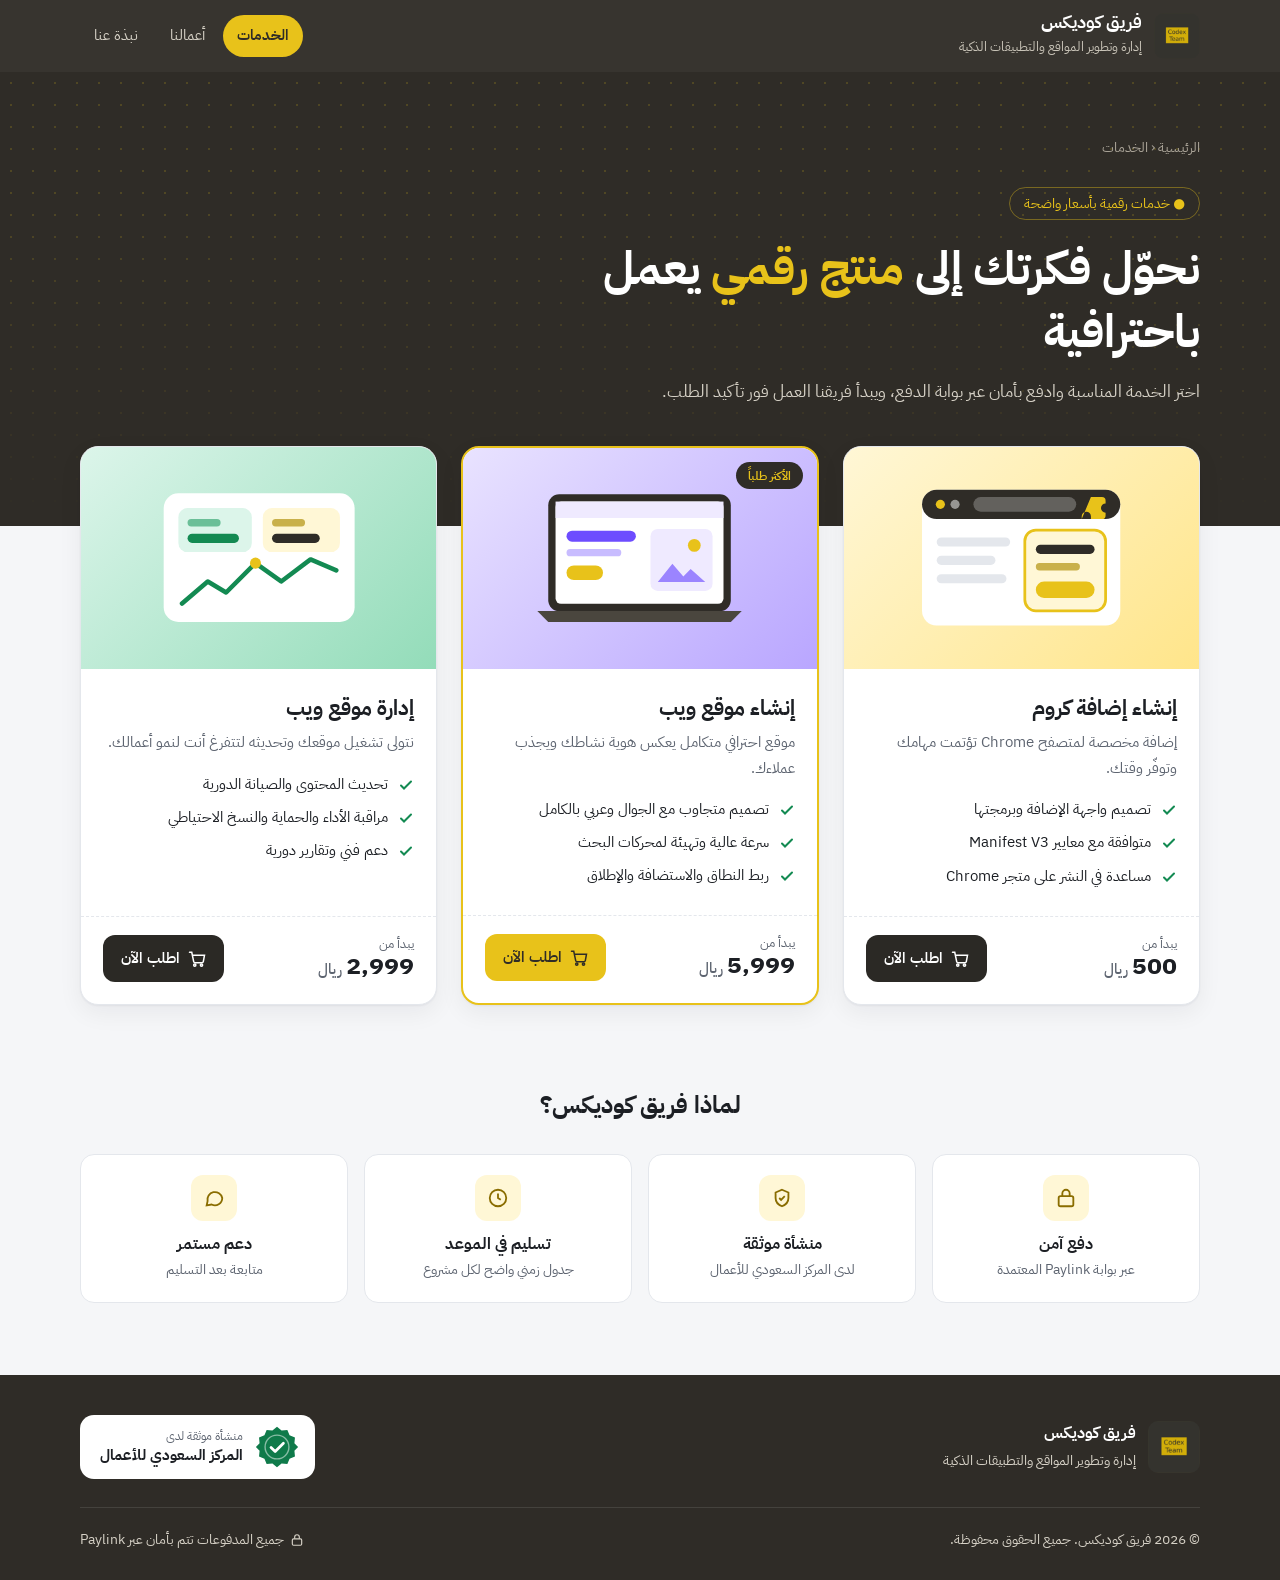
==== docs/index.html @ 1790eeaf "Add about and works pages, shared stylesheet, Cloudflare config - Move site into docs/ (served by bo" ====
<!doctype html>
<html lang="ar" dir="rtl">
<head>
<meta charset="utf-8">
<meta name="viewport" content="width=device-width, initial-scale=1">
<title>فريق كوديكس | خدماتنا</title>
<meta name="description" content="فريق كوديكس — إدارة وتطوير المواقع والتطبيقات الذكية. اطلب خدمتك وادفع بأمان.">
<link rel="icon" href="assets/logo.png">
<link rel="preconnect" href="https://fonts.googleapis.com">
<link rel="preconnect" href="https://fonts.gstatic.com" crossorigin>
<link href="https://fonts.googleapis.com/css2?family=IBM+Plex+Sans+Arabic:wght@400;500;600;700&display=swap" rel="stylesheet">
<link rel="stylesheet" href="assets/style.css">
</head>
<body>

<header>
  <div class="wrap nav">
    <a class="brand" href="index.html">
      <img src="assets/logo.png" alt="شعار فريق كوديكس">
      <span><b>فريق كوديكس</b><small>إدارة وتطوير المواقع والتطبيقات الذكية</small></span>
    </a>
    <nav class="menu" aria-label="القائمة الرئيسية">
      <a href="index.html" aria-current="page">الخدمات</a>
      <a href="works.html">أعمالنا</a>
      <a href="about.html">نبذة عنا</a>
    </nav>
  </div>
</header>

<section class="hero">
  <div class="wrap">
    <nav class="crumbs"><a href="index.html">الرئيسية</a> ‹ الخدمات</nav>
    <span class="pill">● خدمات رقمية بأسعار واضحة</span>
    <h1>نحوّل فكرتك إلى <span>منتج رقمي</span> يعمل باحترافية</h1>
    <p>اختر الخدمة المناسبة وادفع بأمان عبر بوابة الدفع، ويبدأ فريقنا العمل فور تأكيد الطلب.</p>
  </div>
</section>

<main class="products" id="products">
  <div class="wrap grid">

    <!-- إضافة كروم -->
    <article class="card">
      <div class="thumb t1">
        <svg viewBox="0 0 120 90" fill="none" aria-hidden="true">
          <rect x="6" y="8" width="108" height="74" rx="8" fill="#fff"/>
          <rect x="6" y="8" width="108" height="16" rx="8" fill="#2f2c27"/>
          <circle cx="16" cy="16" r="2.5" fill="#e8c21a"/><circle cx="24" cy="16" r="2.5" fill="#fff" opacity=".5"/>
          <rect x="34" y="12" width="56" height="8" rx="4" fill="#fff" opacity=".25"/>
          <path d="M98 12h6a2 2 0 012 2v1.5a2.5 2.5 0 100 5V22a2 2 0 01-2 2h-6v-1.5a2.5 2.5 0 10-5 0V24" fill="#e8c21a"/>
          <rect x="62" y="30" width="44" height="44" rx="6" fill="#fff7d6" stroke="#e8c21a" stroke-width="1.5"/>
          <rect x="68" y="38" width="32" height="5" rx="2.5" fill="#2f2c27"/>
          <rect x="68" y="48" width="24" height="4" rx="2" fill="#c9b04a"/>
          <rect x="68" y="58" width="32" height="9" rx="4.5" fill="#e8c21a"/>
          <rect x="14" y="34" width="40" height="5" rx="2.5" fill="#e4e7ec"/>
          <rect x="14" y="44" width="32" height="5" rx="2.5" fill="#e4e7ec"/>
          <rect x="14" y="54" width="38" height="5" rx="2.5" fill="#e4e7ec"/>
        </svg>
      </div>
      <div class="body">
        <h2>إنشاء إضافة كروم</h2>
        <p class="sub">إضافة مخصصة لمتصفح Chrome تؤتمت مهامك وتوفّر وقتك.</p>
        <ul class="feats">
          <li><svg width="16" height="16" viewBox="0 0 16 16"><path d="M3 8.5l3 3 7-7" stroke="currentColor" stroke-width="2" fill="none" stroke-linecap="round"/></svg>تصميم واجهة الإضافة وبرمجتها</li>
          <li><svg width="16" height="16" viewBox="0 0 16 16"><path d="M3 8.5l3 3 7-7" stroke="currentColor" stroke-width="2" fill="none" stroke-linecap="round"/></svg>متوافقة مع معايير Manifest V3</li>
          <li><svg width="16" height="16" viewBox="0 0 16 16"><path d="M3 8.5l3 3 7-7" stroke="currentColor" stroke-width="2" fill="none" stroke-linecap="round"/></svg>مساعدة في النشر على متجر Chrome</li>
        </ul>
      </div>
      <div class="foot">
        <div class="price"><small>يبدأ من</small><b>500<span>ريال</span></b></div>
        <a class="buy" href="https://store.paylink.sa/CodexTeam/product/3112719100012533" target="_blank" rel="noopener">
          <svg width="18" height="18" viewBox="0 0 24 24" fill="none" stroke="currentColor" stroke-width="2" stroke-linecap="round"><circle cx="9" cy="20" r="1.5"/><circle cx="18" cy="20" r="1.5"/><path d="M2 3h3l2.6 12.4a2 2 0 002 1.6h8.8a2 2 0 002-1.6L22 7H6"/></svg>
          اطلب الآن
        </a>
      </div>
    </article>

    <!-- إنشاء موقع -->
    <article class="card featured">
      <div class="thumb t2">
        <span class="badge">الأكثر طلباً</span>
        <svg viewBox="0 0 120 90" fill="none" aria-hidden="true">
          <rect x="10" y="10" width="100" height="64" rx="6" fill="#2f2c27"/>
          <rect x="14" y="14" width="92" height="56" rx="3" fill="#fff"/>
          <rect x="14" y="14" width="92" height="9" fill="#efeaff"/>
          <rect x="20" y="30" width="38" height="6" rx="3" fill="#6d4cff"/>
          <rect x="20" y="40" width="30" height="4" rx="2" fill="#c8bcff"/>
          <rect x="20" y="49" width="20" height="8" rx="4" fill="#e8c21a"/>
          <rect x="66" y="29" width="34" height="34" rx="4" fill="#efeaff"/>
          <path d="M70 58l8-10 6 7 4-4 8 7z" fill="#9b84ff"/>
          <circle cx="90" cy="38" r="3.5" fill="#e8c21a"/>
          <path d="M4 74h112l-6 6H10z" fill="#4a463e"/>
        </svg>
      </div>
      <div class="body">
        <h2>إنشاء موقع ويب</h2>
        <p class="sub">موقع احترافي متكامل يعكس هوية نشاطك ويجذب عملاءك.</p>
        <ul class="feats">
          <li><svg width="16" height="16" viewBox="0 0 16 16"><path d="M3 8.5l3 3 7-7" stroke="currentColor" stroke-width="2" fill="none" stroke-linecap="round"/></svg>تصميم متجاوب مع الجوال وعربي بالكامل</li>
          <li><svg width="16" height="16" viewBox="0 0 16 16"><path d="M3 8.5l3 3 7-7" stroke="currentColor" stroke-width="2" fill="none" stroke-linecap="round"/></svg>سرعة عالية وتهيئة لمحركات البحث</li>
          <li><svg width="16" height="16" viewBox="0 0 16 16"><path d="M3 8.5l3 3 7-7" stroke="currentColor" stroke-width="2" fill="none" stroke-linecap="round"/></svg>ربط النطاق والاستضافة والإطلاق</li>
        </ul>
      </div>
      <div class="foot">
        <div class="price"><small>يبدأ من</small><b>5,999<span>ريال</span></b></div>
        <a class="buy" href="https://store.paylink.sa/CodexTeam/product/917363100012533" target="_blank" rel="noopener">
          <svg width="18" height="18" viewBox="0 0 24 24" fill="none" stroke="currentColor" stroke-width="2" stroke-linecap="round"><circle cx="9" cy="20" r="1.5"/><circle cx="18" cy="20" r="1.5"/><path d="M2 3h3l2.6 12.4a2 2 0 002 1.6h8.8a2 2 0 002-1.6L22 7H6"/></svg>
          اطلب الآن
        </a>
      </div>
    </article>

    <!-- إدارة موقع -->
    <article class="card">
      <div class="thumb t3">
        <svg viewBox="0 0 120 90" fill="none" aria-hidden="true">
          <rect x="8" y="10" width="104" height="70" rx="8" fill="#fff"/>
          <rect x="16" y="18" width="40" height="24" rx="5" fill="#dcf5ea"/>
          <rect x="21" y="24" width="18" height="4" rx="2" fill="#6bbf98"/>
          <rect x="21" y="32" width="28" height="5" rx="2.5" fill="#138a52"/>
          <rect x="62" y="18" width="42" height="24" rx="5" fill="#fff7d6"/>
          <rect x="67" y="24" width="18" height="4" rx="2" fill="#c9b04a"/>
          <rect x="67" y="32" width="26" height="5" rx="2.5" fill="#2f2c27"/>
          <path d="M18 70l14-12 10 6 16-16 14 10 16-12 14 6" stroke="#138a52" stroke-width="2.5" fill="none" stroke-linecap="round" stroke-linejoin="round"/>
          <circle cx="58" cy="48" r="3" fill="#e8c21a"/>
        </svg>
      </div>
      <div class="body">
        <h2>إدارة موقع ويب</h2>
        <p class="sub">نتولى تشغيل موقعك وتحديثه لتتفرغ أنت لنمو أعمالك.</p>
        <ul class="feats">
          <li><svg width="16" height="16" viewBox="0 0 16 16"><path d="M3 8.5l3 3 7-7" stroke="currentColor" stroke-width="2" fill="none" stroke-linecap="round"/></svg>تحديث المحتوى والصيانة الدورية</li>
          <li><svg width="16" height="16" viewBox="0 0 16 16"><path d="M3 8.5l3 3 7-7" stroke="currentColor" stroke-width="2" fill="none" stroke-linecap="round"/></svg>مراقبة الأداء والحماية والنسخ الاحتياطي</li>
          <li><svg width="16" height="16" viewBox="0 0 16 16"><path d="M3 8.5l3 3 7-7" stroke="currentColor" stroke-width="2" fill="none" stroke-linecap="round"/></svg>دعم فني وتقارير دورية</li>
        </ul>
      </div>
      <div class="foot">
        <div class="price"><small>يبدأ من</small><b>2,999<span>ريال</span></b></div>
        <a class="buy" href="https://store.paylink.sa/CodexTeam/product/917369100012533" target="_blank" rel="noopener">
          <svg width="18" height="18" viewBox="0 0 24 24" fill="none" stroke="currentColor" stroke-width="2" stroke-linecap="round"><circle cx="9" cy="20" r="1.5"/><circle cx="18" cy="20" r="1.5"/><path d="M2 3h3l2.6 12.4a2 2 0 002 1.6h8.8a2 2 0 002-1.6L22 7H6"/></svg>
          اطلب الآن
        </a>
      </div>
    </article>

  </div>
</main>

<section class="why">
  <div class="wrap">
    <h3>لماذا فريق كوديكس؟</h3>
    <div class="why-grid">
      <div class="why-item">
        <div class="ic"><svg width="22" height="22" viewBox="0 0 24 24" fill="none" stroke="currentColor" stroke-width="2"><rect x="4" y="10" width="16" height="11" rx="2"/><path d="M8 10V7a4 4 0 018 0v3"/></svg></div>
        <b>دفع آمن</b><p>عبر بوابة Paylink المعتمدة</p>
      </div>
      <div class="why-item">
        <div class="ic"><svg width="22" height="22" viewBox="0 0 24 24" fill="none" stroke="currentColor" stroke-width="2"><path d="M12 3l7 3v6c0 4.5-3 7.5-7 9-4-1.5-7-4.5-7-9V6z"/><path d="M9 12l2 2 4-4"/></svg></div>
        <b>منشأة موثقة</b><p>لدى المركز السعودي للأعمال</p>
      </div>
      <div class="why-item">
        <div class="ic"><svg width="22" height="22" viewBox="0 0 24 24" fill="none" stroke="currentColor" stroke-width="2"><circle cx="12" cy="12" r="9"/><path d="M12 7v5l3 2"/></svg></div>
        <b>تسليم في الموعد</b><p>جدول زمني واضح لكل مشروع</p>
      </div>
      <div class="why-item">
        <div class="ic"><svg width="22" height="22" viewBox="0 0 24 24" fill="none" stroke="currentColor" stroke-width="2"><path d="M21 12a8 8 0 01-11.6 7.1L4 20l1-4.6A8 8 0 1121 12z"/></svg></div>
        <b>دعم مستمر</b><p>متابعة بعد التسليم</p>
      </div>
    </div>
  </div>
</section>

<footer>
  <div class="wrap">
    <div class="f-top">
      <div class="f-brand">
        <img src="assets/logo.png" alt="شعار فريق كوديكس">
        <div><b>فريق كوديكس</b><small>إدارة وتطوير المواقع والتطبيقات الذكية</small></div>
      </div>

      <!-- ضع رابط شهادة التوثيق الخاصة بك من المركز السعودي للأعمال مكان # -->
      <a class="sbc" href="#" target="_blank" rel="noopener" title="التحقق من توثيق المنشأة">
        <svg class="seal" viewBox="0 0 48 48" aria-hidden="true">
          <path d="M24 2l5 4 6.3-.6 2.4 5.9 5.9 2.4L43 20l4 4-4 4 .6 6.3-5.9 2.4-2.4 5.9L29 42l-5 4-5-4-6.3.6-2.4-5.9-5.9-2.4L5 28l-4-4 4-4-.6-6.3 5.9-2.4 2.4-5.9L19 6z" fill="#0f7a4a"/>
          <circle cx="24" cy="24" r="13" fill="none" stroke="#fff" stroke-width="1.5" opacity=".5"/>
          <path d="M17.5 24.5l4.5 4.5 9-9" stroke="#fff" stroke-width="3" fill="none" stroke-linecap="round" stroke-linejoin="round"/>
        </svg>
        <span>
          <small>منشأة موثقة لدى</small>
          <b>المركز السعودي للأعمال</b>
        </span>
      </a>
    </div>

    <div class="f-bottom">
      <span>© <span id="y">2026</span> فريق كوديكس. جميع الحقوق محفوظة.</span>
      <span class="secure">
        <svg width="14" height="14" viewBox="0 0 24 24" fill="none" stroke="currentColor" stroke-width="2"><rect x="4" y="10" width="16" height="11" rx="2"/><path d="M8 10V7a4 4 0 018 0v3"/></svg>
        جميع المدفوعات تتم بأمان عبر Paylink
      </span>
    </div>
  </div>
</footer>

<script>document.getElementById('y').textContent = new Date().getFullYear();</script>
</body>
</html>
---- docs/assets/style.css ----
:root {
    --bg: #f5f6f8;
    --surface: #ffffff;
    --ink: #1c1f24;
    --muted: #5d6470;
    --line: #e4e7ec;
    --brand: #e8c21a;       /* أصفر الشعار */
    --brand-ink: #2f2c27;   /* خلفية الشعار */
    --accent: #2b2925;
    --ok: #138a52;
    --radius: 18px;
    --shadow: 0 1px 2px rgba(16,24,40,.05), 0 8px 24px rgba(16,24,40,.06);
  }
  * { box-sizing: border-box; margin: 0; padding: 0; }
  html { scroll-behavior: smooth; }
  body {
    font-family: "IBM Plex Sans Arabic", system-ui, sans-serif;
    background: var(--bg);
    color: var(--ink);
    line-height: 1.7;
    -webkit-font-smoothing: antialiased;
  }
  a { color: inherit; text-decoration: none; }
  .wrap { max-width: 1160px; margin: 0 auto; padding: 0 20px; }

  /* الهيدر */
  header {
    position: sticky; top: 0; z-index: 10;
    background: rgba(47,44,39,.96);
    backdrop-filter: blur(8px);
    color: #fff;
  }
  .nav { display: flex; align-items: center; justify-content: space-between; height: 72px; gap: 16px; }
  .brand { display: flex; align-items: center; gap: 12px; }
  .brand img { width: 46px; height: 46px; border-radius: 10px; }
  .brand b { font-size: 1.15rem; display: block; line-height: 1.2; }
  .brand small { color: #c9c4b8; font-size: .82rem; }
  .nav-cta {
    background: var(--brand); color: var(--brand-ink);
    padding: 9px 18px; border-radius: 999px; font-weight: 600; font-size: .92rem;
    transition: transform .15s;
  }
  .nav-cta:hover { transform: translateY(-1px); }

  /* البطل */
  .hero {
    background: var(--brand-ink);
    color: #fff;
    padding: 64px 0 120px;
    position: relative; overflow: hidden;
  }
  .hero::before {
    content: ""; position: absolute; inset: 0;
    background-image: radial-gradient(rgba(232,194,26,.18) 1px, transparent 1px);
    background-size: 22px 22px;
    mask-image: linear-gradient(to bottom, #000 30%, transparent);
  }
  .hero .wrap { position: relative; }
  .pill {
    display: inline-flex; align-items: center; gap: 8px;
    border: 1px solid rgba(232,194,26,.4); color: var(--brand);
    padding: 4px 14px; border-radius: 999px; font-size: .85rem; margin-bottom: 18px;
  }
  .hero h1 { font-size: clamp(1.8rem, 4.5vw, 2.9rem); line-height: 1.35; font-weight: 700; max-width: 720px; }
  .hero h1 span { color: var(--brand); }
  .hero p { color: #d6d1c6; max-width: 600px; margin-top: 14px; font-size: 1.05rem; }
  .crumbs { font-size: .85rem; color: #a9a397; margin-bottom: 28px; }
  .crumbs a:hover { color: #fff; }

  /* المنتجات */
  .products { margin-top: -80px; position: relative; padding-bottom: 72px; }
  .grid { display: grid; grid-template-columns: repeat(3, 1fr); gap: 24px; }
  .card {
    background: var(--surface); border-radius: var(--radius);
    box-shadow: var(--shadow); border: 1px solid var(--line);
    display: flex; flex-direction: column; overflow: hidden;
    transition: transform .2s, box-shadow .2s;
  }
  .card:hover { transform: translateY(-4px); box-shadow: 0 2px 4px rgba(16,24,40,.06), 0 18px 40px rgba(16,24,40,.12); }
  .card.featured { border: 2px solid var(--brand); }
  .thumb { aspect-ratio: 16/10; display: grid; place-items: center; position: relative; }
  .thumb svg { width: 62%; height: auto; }
  .t1 { background: linear-gradient(135deg, #fff7d6, #ffe58a); }
  .t2 { background: linear-gradient(135deg, #e9e3ff, #b9a6ff); }
  .t3 { background: linear-gradient(135deg, #dcf5ea, #93dcb9); }
  .badge {
    position: absolute; top: 14px; right: 14px;
    background: var(--brand-ink); color: var(--brand);
    font-size: .78rem; font-weight: 600; padding: 3px 12px; border-radius: 999px;
  }
  .body { padding: 22px 22px 8px; flex: 1; }
  .body h2 { font-size: 1.3rem; font-weight: 700; }
  .body .sub { color: var(--muted); font-size: .93rem; margin-top: 4px; }
  .feats { list-style: none; margin-top: 16px; display: grid; gap: 8px; }
  .feats li { display: flex; gap: 10px; align-items: flex-start; font-size: .93rem; }
  .feats svg { flex: none; margin-top: 5px; color: var(--ok); }
  .foot {
    display: flex; align-items: center; justify-content: space-between; gap: 12px;
    padding: 18px 22px 22px; border-top: 1px dashed var(--line); margin-top: 18px;
  }
  .price { line-height: 1.2; }
  .price small { color: var(--muted); font-size: .8rem; display: block; }
  .price b { font-size: 1.55rem; font-weight: 700; }
  .price b span { font-size: .95rem; font-weight: 500; color: var(--muted); margin-inline-start: 4px; }
  .buy {
    display: inline-flex; align-items: center; gap: 8px;
    background: var(--accent); color: #fff;
    padding: 11px 18px; border-radius: 12px; font-weight: 600; font-size: .95rem;
    transition: background .15s;
    white-space: nowrap;
  }
  .buy:hover { background: #000; }
  .featured .buy { background: var(--brand); color: var(--brand-ink); }
  .featured .buy:hover { background: #d4af0e; }

  /* لماذا نحن */
  .why { padding: 8px 0 72px; }
  .why h3 { text-align: center; font-size: 1.5rem; margin-bottom: 28px; }
  .why-grid { display: grid; grid-template-columns: repeat(4, 1fr); gap: 16px; }
  .why-item {
    background: var(--surface); border: 1px solid var(--line); border-radius: 14px;
    padding: 20px; text-align: center;
  }
  .why-item .ic {
    width: 46px; height: 46px; border-radius: 12px; margin: 0 auto 10px;
    background: #fff7d6; color: #8a6d00; display: grid; place-items: center;
  }
  .why-item b { display: block; }
  .why-item p { color: var(--muted); font-size: .88rem; }

  /* الفوتر */
  footer { background: var(--brand-ink); color: #d6d1c6; padding: 40px 0 28px; }
  .f-top { display: flex; justify-content: space-between; align-items: center; gap: 24px; flex-wrap: wrap; }
  .f-brand { display: flex; gap: 12px; align-items: center; }
  .f-brand img { width: 52px; height: 52px; border-radius: 10px; }
  .f-brand b { color: #fff; display: block; }
  .f-brand small { font-size: .85rem; }
  .sbc {
    display: flex; align-items: center; gap: 12px;
    background: #fff; color: var(--ink);
    padding: 10px 16px 10px 20px; border-radius: 14px;
    transition: transform .15s;
  }
  .sbc:hover { transform: translateY(-2px); }
  .sbc .seal { width: 44px; height: 44px; flex: none; }
  .sbc small { display: block; color: var(--muted); font-size: .75rem; line-height: 1.3; }
  .sbc b { font-size: .92rem; line-height: 1.4; display: block; }
  .f-bottom {
    border-top: 1px solid rgba(255,255,255,.1); margin-top: 28px; padding-top: 20px;
    display: flex; justify-content: space-between; flex-wrap: wrap; gap: 8px; font-size: .86rem;
  }
  .secure { display: inline-flex; gap: 6px; align-items: center; }

  @media (max-width: 960px) {
    .grid { grid-template-columns: 1fr 1fr; }
    .why-grid { grid-template-columns: 1fr 1fr; }
  }
  @media (max-width: 640px) {
    .wrap { padding: 0 16px; }
    .grid, .why-grid { grid-template-columns: 1fr; }
    .brand small { display: none; }
    .hero { padding: 40px 0 100px; }
    .f-top { flex-direction: column; align-items: flex-start; }
    .f-bottom { flex-direction: column; }
  }

  /* القائمة */
  .menu { display: flex; gap: 4px; }
  .menu a {
    padding: 8px 14px; border-radius: 999px; font-size: .93rem; color: #d6d1c6;
    transition: background .15s, color .15s;
  }
  .menu a:hover { color: #fff; background: rgba(255,255,255,.08); }
  .menu a[aria-current="page"] { background: var(--brand); color: var(--brand-ink); font-weight: 600; }

  /* بطل الصفحات الداخلية */
  .hero.sm { padding: 48px 0 104px; }

  /* أعمالنا */
  .works { display: grid; grid-template-columns: repeat(3, 1fr); gap: 24px; }
  .shot {
    display: block; width: 100%; border: 0; padding: 0; cursor: zoom-in;
    aspect-ratio: 16/10; overflow: hidden; position: relative; background: #eef0f3;
    border-bottom: 1px solid var(--line);
  }
  .shot img { width: 100%; height: 100%; object-fit: cover; object-position: top; transition: transform .4s; display: block; }
  .shot:hover img { transform: scale(1.04); }
  .shot .zoom {
    position: absolute; bottom: 12px; left: 12px;
    background: rgba(28,31,36,.78); color: #fff; font: inherit; font-size: .8rem;
    padding: 4px 10px; border-radius: 999px; display: inline-flex; gap: 6px; align-items: center;
  }
  .domain { direction: ltr; display: inline-block; color: var(--muted); font-size: .88rem; margin-top: 2px; }
  .tag {
    display: inline-block; background: #fff7d6; color: #8a6d00;
    font-size: .78rem; font-weight: 600; padding: 2px 10px; border-radius: 999px; margin-bottom: 8px;
  }
  .visit { justify-content: center; width: 100%; }

  /* نافذة التكبير */
  .lightbox {
    border: 0; padding: 0; background: transparent; max-width: min(1200px, 94vw); max-height: 92vh;
    margin: auto;
  }
  .lightbox::backdrop { background: rgba(10,12,16,.82); backdrop-filter: blur(3px); }
  .lightbox img { display: block; max-width: 100%; max-height: 82vh; border-radius: 12px; box-shadow: 0 20px 60px rgba(0,0,0,.5); }
  .lb-bar { display: flex; justify-content: space-between; align-items: center; gap: 12px; margin-top: 12px; color: #fff; }
  .lb-bar a { color: var(--brand); font-weight: 600; }
  .lb-close {
    background: #fff; color: var(--ink); border: 0; font: inherit; font-weight: 600;
    padding: 7px 16px; border-radius: 999px; cursor: pointer;
  }

  /* نبذة عنا */
  .about { display: grid; grid-template-columns: 1.4fr 1fr; gap: 24px; align-items: start; }
  .panel { background: var(--surface); border: 1px solid var(--line); border-radius: var(--radius); box-shadow: var(--shadow); padding: 28px; }
  .panel h2 { font-size: 1.35rem; margin-bottom: 10px; }
  .panel p { color: #3b414b; }
  .panel p + p { margin-top: 10px; }
  .owner { display: flex; align-items: center; gap: 14px; margin: 20px 0 4px; padding: 16px; background: var(--bg); border-radius: 14px; }
  .avatar {
    width: 54px; height: 54px; border-radius: 50%; flex: none;
    background: var(--brand-ink); color: var(--brand); display: grid; place-items: center; font-weight: 700; font-size: 1.2rem;
  }
  .owner small { color: var(--muted); display: block; font-size: .82rem; }
  .owner b { font-size: 1.05rem; }
  .contact-list { list-style: none; display: grid; gap: 12px; margin-top: 6px; }
  .contact-list a {
    display: flex; align-items: center; gap: 14px; padding: 14px; border-radius: 14px;
    border: 1px solid var(--line); transition: border-color .15s, background .15s;
  }
  .contact-list a:hover { border-color: var(--brand); background: #fffcef; }
  .contact-list .ic {
    width: 42px; height: 42px; border-radius: 12px; flex: none;
    background: #fff7d6; color: #8a6d00; display: grid; place-items: center;
  }
  .contact-list small { display: block; color: var(--muted); font-size: .8rem; line-height: 1.3; }
  .contact-list b { direction: ltr; unicode-bidi: isolate; font-weight: 600; }
  .values { display: grid; grid-template-columns: repeat(3, 1fr); gap: 12px; margin-top: 20px; }
  .values div { background: var(--bg); border-radius: 12px; padding: 14px; text-align: center; font-size: .9rem; }
  .values b { display: block; font-size: 1rem; }

  @media (max-width: 960px) {
    .works { grid-template-columns: 1fr 1fr; }
    .about { grid-template-columns: 1fr; }
  }
  @media (max-width: 640px) {
    .works { grid-template-columns: 1fr; }
    .menu a { padding: 7px 10px; font-size: .86rem; }
    .brand b { font-size: 1rem; }
    .brand img { width: 40px; height: 40px; }
    .values { grid-template-columns: 1fr; }
  }

  /* منع الصور الكبيرة من توسيع أعمدة الشبكة */
  .grid > *, .works > *, .about > * { min-width: 0; }
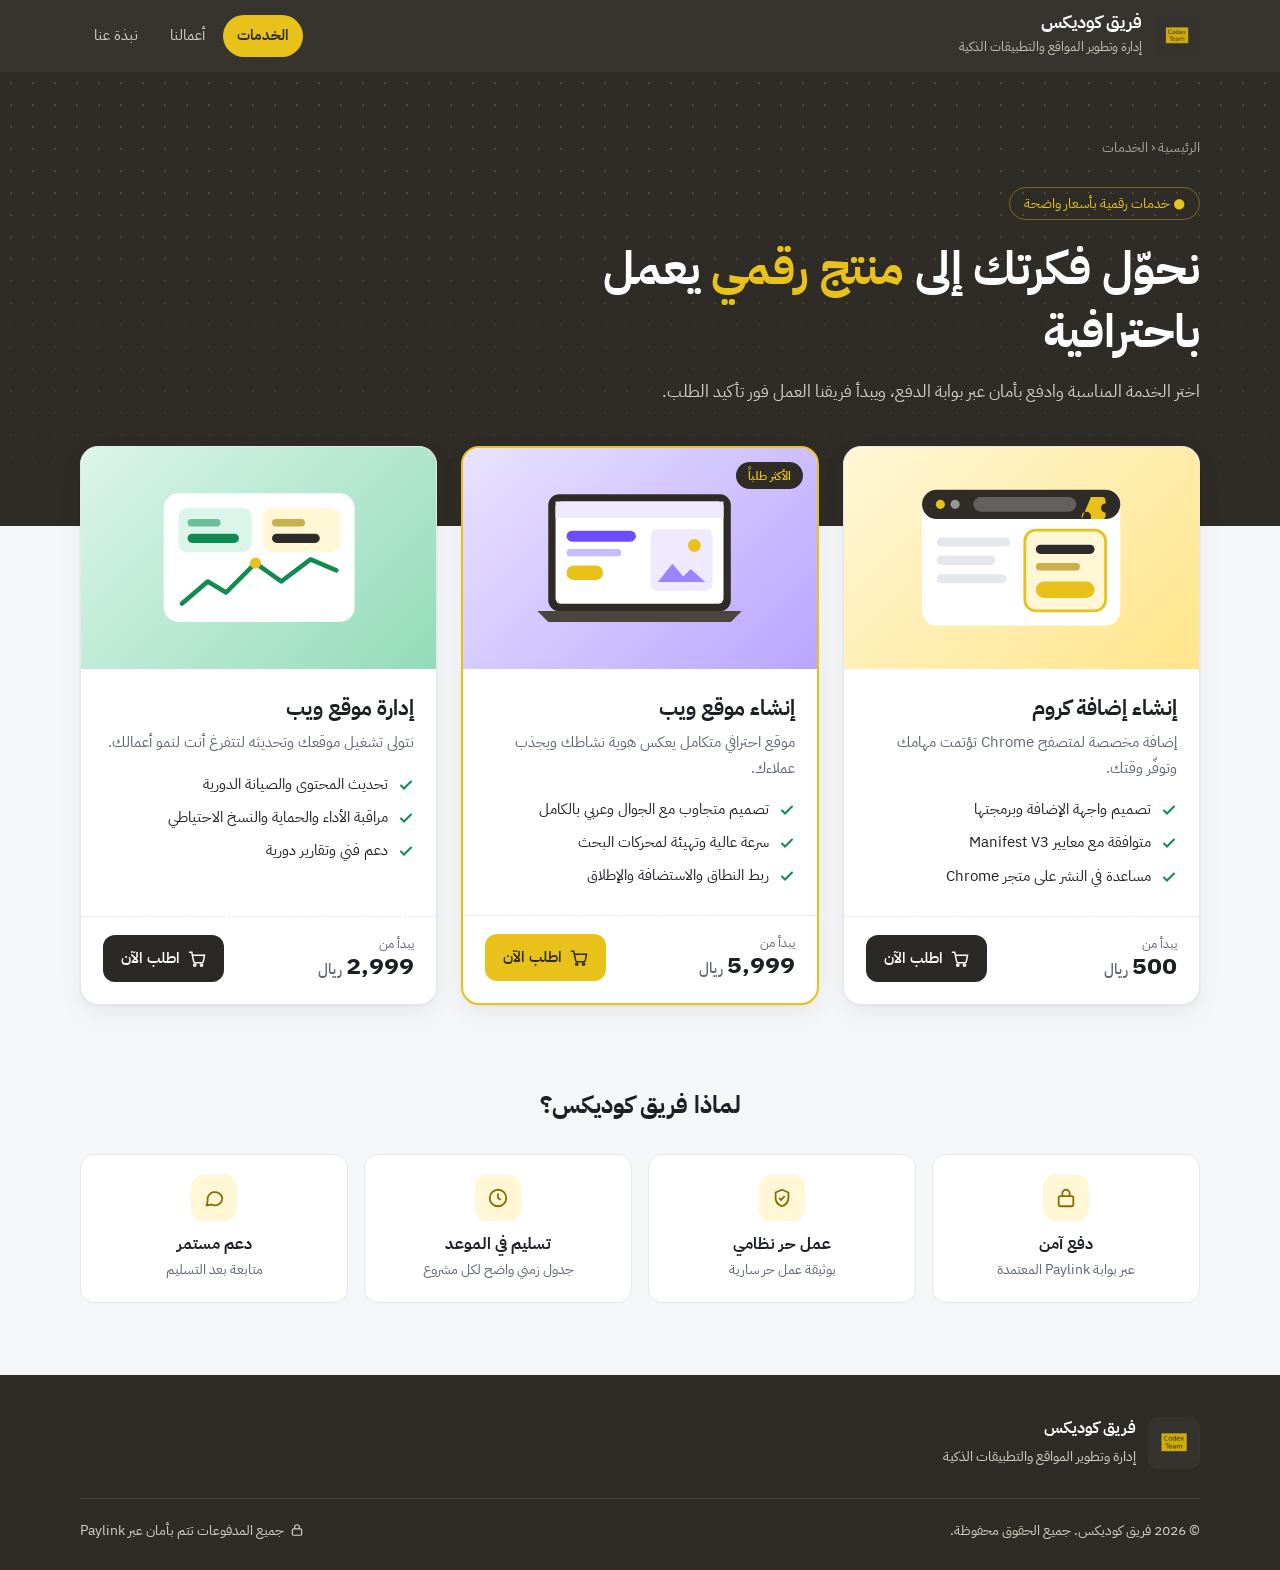
==== commit 4dec14a7: "Remove Saudi Business Center verification badge (not yet verified) Co-Authored-By: Claude Opus 5.5 <" ====
--- a/docs/index.html
+++ b/docs/index.html
@@ -156,7 +156,7 @@
       </div>
       <div class="why-item">
         <div class="ic"><svg width="22" height="22" viewBox="0 0 24 24" fill="none" stroke="currentColor" stroke-width="2"><path d="M12 3l7 3v6c0 4.5-3 7.5-7 9-4-1.5-7-4.5-7-9V6z"/><path d="M9 12l2 2 4-4"/></svg></div>
-        <b>منشأة موثقة</b><p>لدى المركز السعودي للأعمال</p>
+        <b>عمل حر نظامي</b><p>بوثيقة عمل حر سارية</p>
       </div>
       <div class="why-item">
         <div class="ic"><svg width="22" height="22" viewBox="0 0 24 24" fill="none" stroke="currentColor" stroke-width="2"><circle cx="12" cy="12" r="9"/><path d="M12 7v5l3 2"/></svg></div>
@@ -177,19 +177,6 @@
         <img src="assets/logo.png" alt="شعار فريق كوديكس">
         <div><b>فريق كوديكس</b><small>إدارة وتطوير المواقع والتطبيقات الذكية</small></div>
       </div>
-
-      <!-- ضع رابط شهادة التوثيق الخاصة بك من المركز السعودي للأعمال مكان # -->
-      <a class="sbc" href="#" target="_blank" rel="noopener" title="التحقق من توثيق المنشأة">
-        <svg class="seal" viewBox="0 0 48 48" aria-hidden="true">
-          <path d="M24 2l5 4 6.3-.6 2.4 5.9 5.9 2.4L43 20l4 4-4 4 .6 6.3-5.9 2.4-2.4 5.9L29 42l-5 4-5-4-6.3.6-2.4-5.9-5.9-2.4L5 28l-4-4 4-4-.6-6.3 5.9-2.4 2.4-5.9L19 6z" fill="#0f7a4a"/>
-          <circle cx="24" cy="24" r="13" fill="none" stroke="#fff" stroke-width="1.5" opacity=".5"/>
-          <path d="M17.5 24.5l4.5 4.5 9-9" stroke="#fff" stroke-width="3" fill="none" stroke-linecap="round" stroke-linejoin="round"/>
-        </svg>
-        <span>
-          <small>منشأة موثقة لدى</small>
-          <b>المركز السعودي للأعمال</b>
-        </span>
-      </a>
     </div>
 
     <div class="f-bottom">
--- a/docs/assets/style.css
+++ b/docs/assets/style.css
@@ -135,16 +135,6 @@
   .f-brand img { width: 52px; height: 52px; border-radius: 10px; }
   .f-brand b { color: #fff; display: block; }
   .f-brand small { font-size: .85rem; }
-  .sbc {
-    display: flex; align-items: center; gap: 12px;
-    background: #fff; color: var(--ink);
-    padding: 10px 16px 10px 20px; border-radius: 14px;
-    transition: transform .15s;
-  }
-  .sbc:hover { transform: translateY(-2px); }
-  .sbc .seal { width: 44px; height: 44px; flex: none; }
-  .sbc small { display: block; color: var(--muted); font-size: .75rem; line-height: 1.3; }
-  .sbc b { font-size: .92rem; line-height: 1.4; display: block; }
   .f-bottom {
     border-top: 1px solid rgba(255,255,255,.1); margin-top: 28px; padding-top: 20px;
     display: flex; justify-content: space-between; flex-wrap: wrap; gap: 8px; font-size: .86rem;
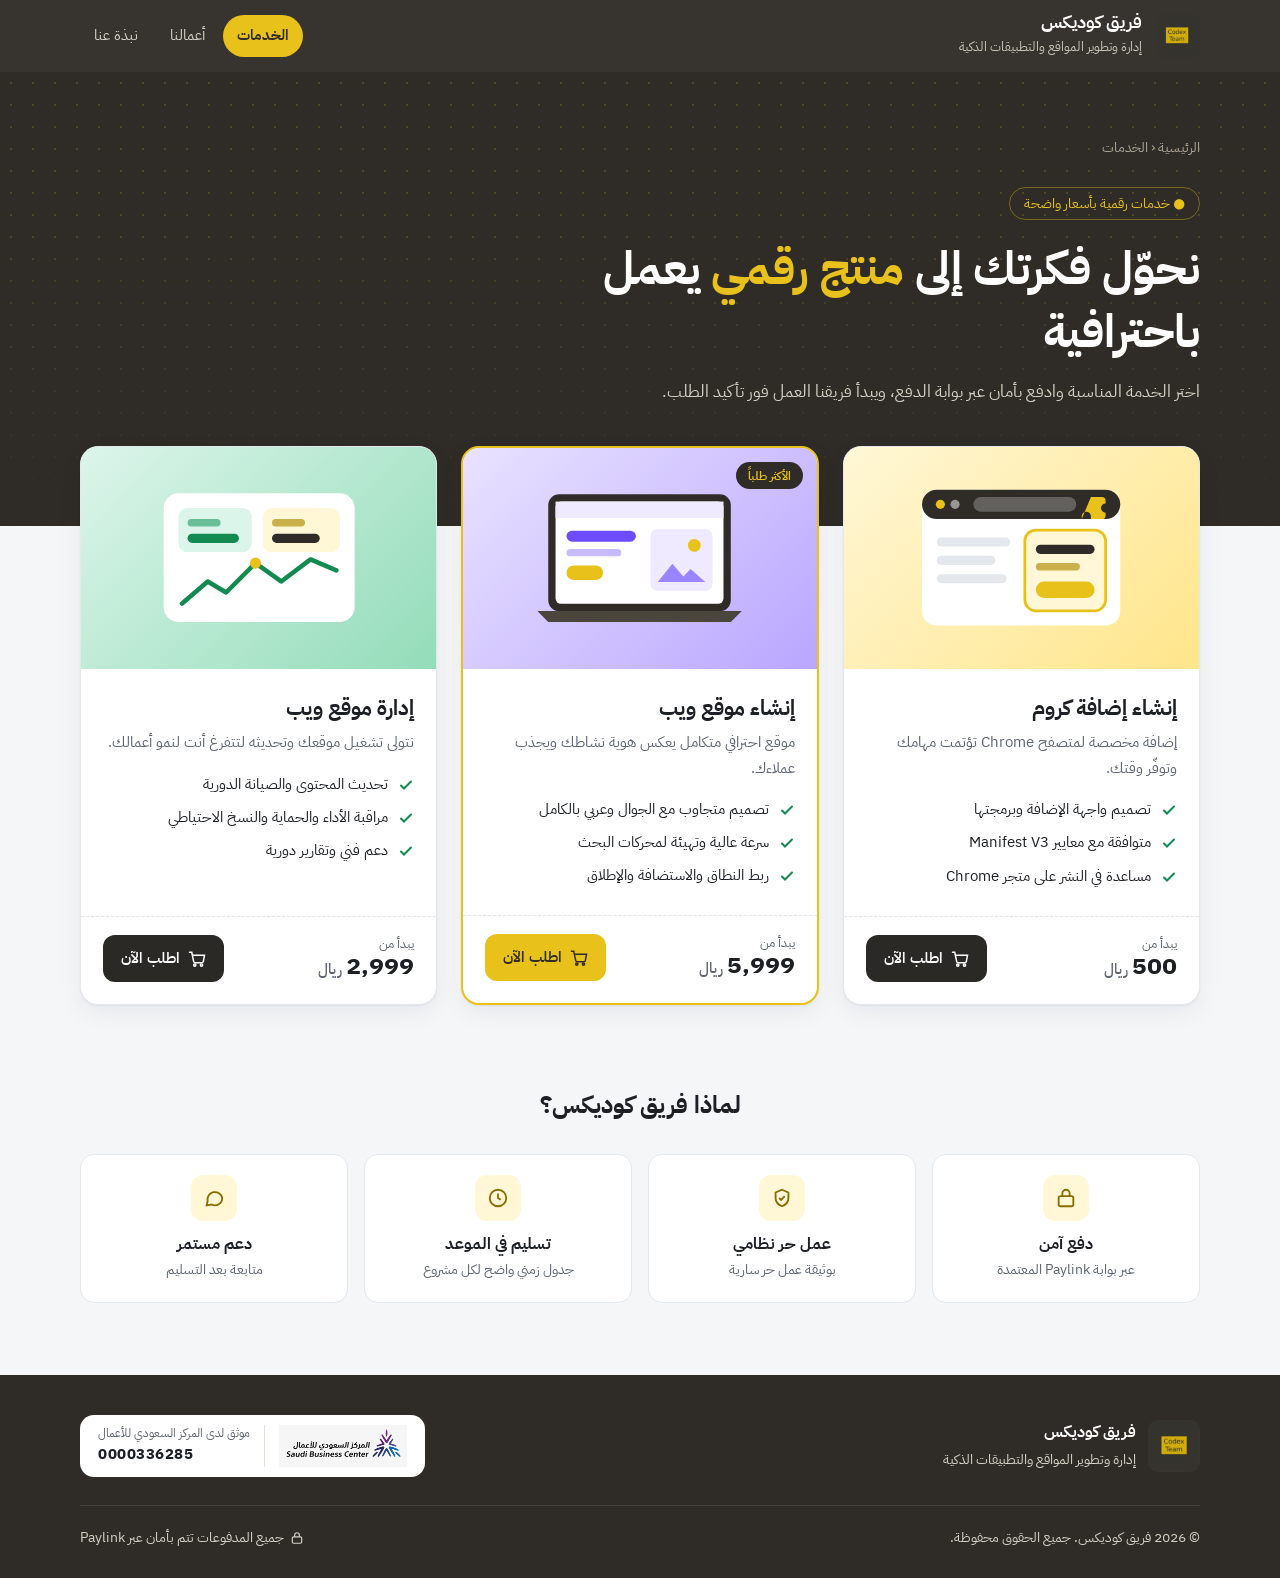
==== commit fc3c1e53: "Add Saudi Business Center logo to footer and authentication number to about page Co-Authored-By: Cla" ====
--- a/docs/index.html
+++ b/docs/index.html
@@ -177,6 +177,11 @@
         <img src="assets/logo.png" alt="شعار فريق كوديكس">
         <div><b>فريق كوديكس</b><small>إدارة وتطوير المواقع والتطبيقات الذكية</small></div>
       </div>
+
+      <div class="sbc" title="موثق لدى المركز السعودي للأعمال">
+        <img src="assets/sbc-logo.png" alt="المركز السعودي للأعمال" width="126" height="42">
+        <span><small>موثق لدى المركز السعودي للأعمال</small><b dir="ltr">0000336285</b></span>
+      </div>
     </div>
 
     <div class="f-bottom">
--- a/docs/assets/style.css
+++ b/docs/assets/style.css
@@ -135,6 +135,15 @@
   .f-brand img { width: 52px; height: 52px; border-radius: 10px; }
   .f-brand b { color: #fff; display: block; }
   .f-brand small { font-size: .85rem; }
+  .sbc {
+    display: flex; align-items: center; gap: 14px;
+    background: #fff; color: var(--ink);
+    padding: 10px 18px; border-radius: 14px;
+  }
+  .sbc img { height: 42px; width: auto; display: block; }
+  .sbc span { border-inline-start: 1px solid #e5e1d8; padding-inline-start: 14px; }
+  .sbc small { display: block; color: var(--muted); font-size: .75rem; line-height: 1.4; }
+  .sbc b { font-size: .92rem; display: block; letter-spacing: .5px; }
   .f-bottom {
     border-top: 1px solid rgba(255,255,255,.1); margin-top: 28px; padding-top: 20px;
     display: flex; justify-content: space-between; flex-wrap: wrap; gap: 8px; font-size: .86rem;
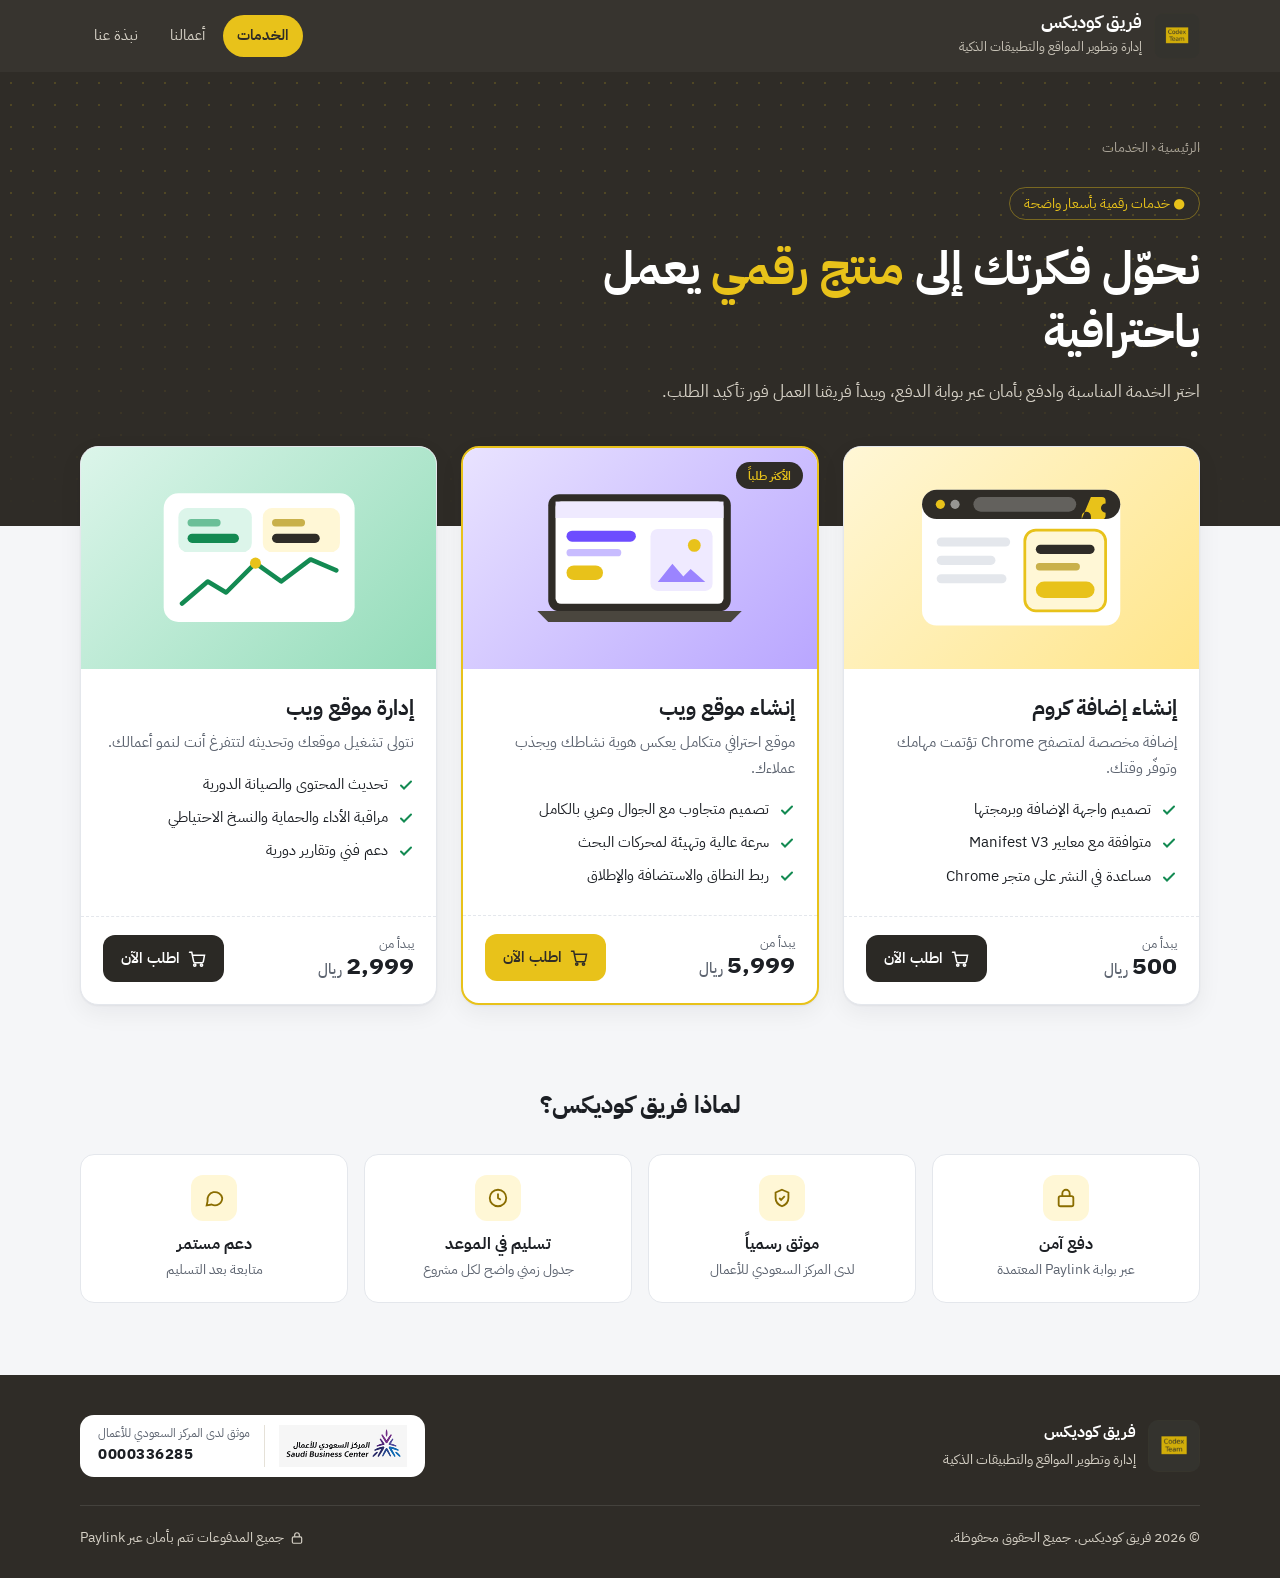
==== commit 2af5fa71: "Update index trust card to Saudi Business Center verification Co-Authored-By: Claude Opus 5.5 <norep" ====
--- a/docs/index.html
+++ b/docs/index.html
@@ -156,7 +156,7 @@
       </div>
       <div class="why-item">
         <div class="ic"><svg width="22" height="22" viewBox="0 0 24 24" fill="none" stroke="currentColor" stroke-width="2"><path d="M12 3l7 3v6c0 4.5-3 7.5-7 9-4-1.5-7-4.5-7-9V6z"/><path d="M9 12l2 2 4-4"/></svg></div>
-        <b>عمل حر نظامي</b><p>بوثيقة عمل حر سارية</p>
+        <b>موثق رسمياً</b><p>لدى المركز السعودي للأعمال</p>
       </div>
       <div class="why-item">
         <div class="ic"><svg width="22" height="22" viewBox="0 0 24 24" fill="none" stroke="currentColor" stroke-width="2"><circle cx="12" cy="12" r="9"/><path d="M12 7v5l3 2"/></svg></div>
